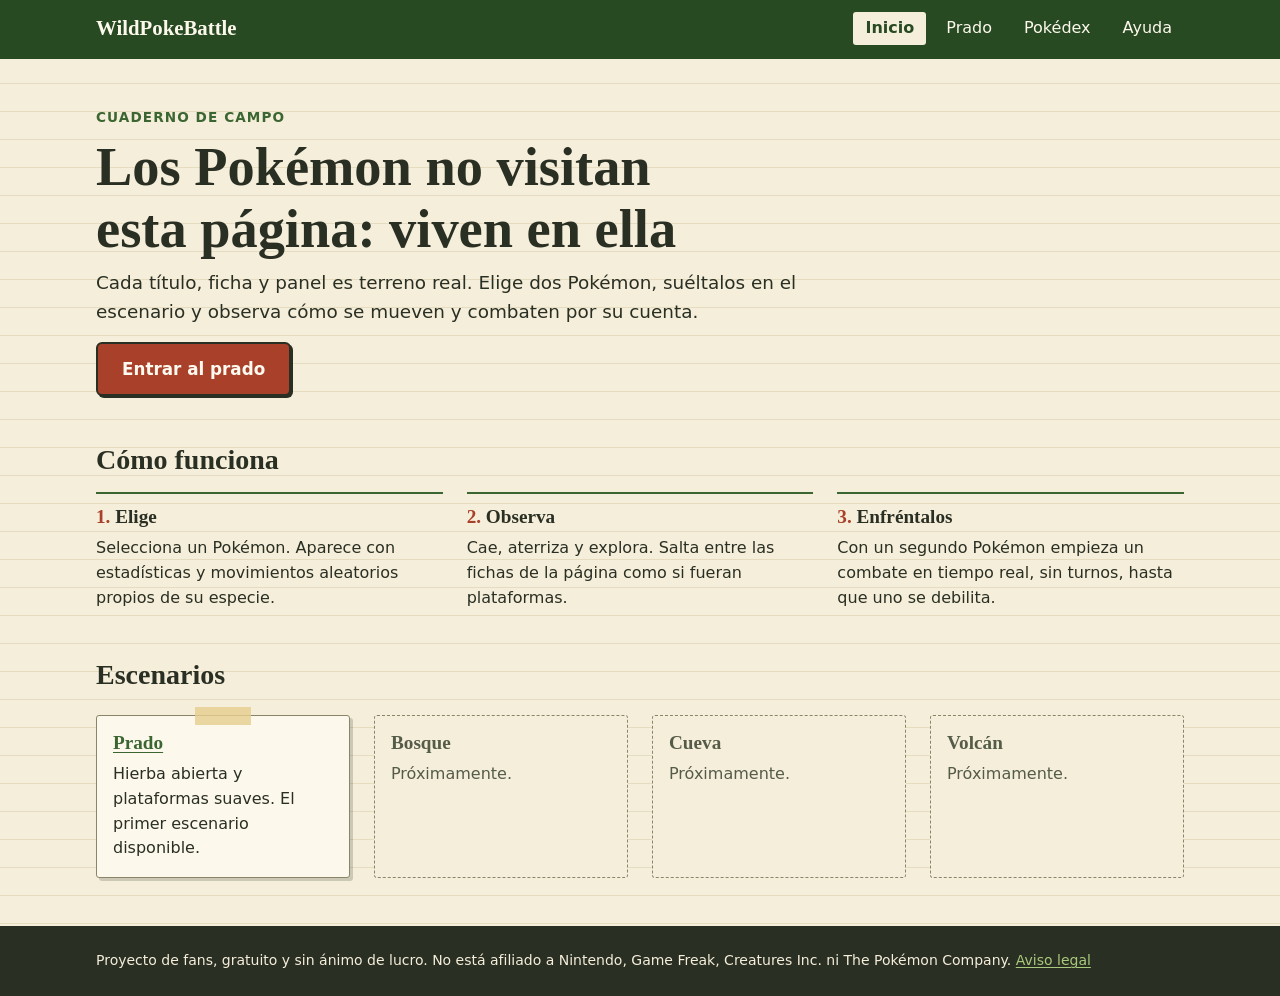
==== index.html @ 6ecb5318 "WPB_0.1" ====
<!doctype html>
<html lang="es">
<head>
  <meta charset="utf-8">
  <meta name="viewport" content="width=device-width, initial-scale=1">
  <title>WildPokeBattle: Pokémon que viven en la página</title>
  <meta name="description" content="Proyecto de fans: Pokémon autónomos que usan los elementos de la web como su mundo físico y combaten en tiempo real.">
  <link rel="icon" href="data:,">
  <link rel="stylesheet" href="css/tokens.css">
  <link rel="stylesheet" href="css/base.css">
  <link rel="stylesheet" href="css/components.css">
</head>
<body>
  <a class="skip-link" href="#contenido">Saltar al contenido</a>

  <header class="site-header">
    <a class="brand" href="index.html">WildPokeBattle</a>
    <nav aria-label="Principal">
      <ul class="site-nav">
        <li><a href="index.html" aria-current="page">Inicio</a></li>
        <li><a href="pages/prado.html">Prado</a></li>
        <li><a href="pages/pokedex.html">Pokédex</a></li>
        <li><a href="pages/ayuda.html">Ayuda</a></li>
      </ul>
    </nav>
  </header>

  <main id="contenido" class="page">
    <section class="hero" aria-labelledby="titulo-portada">
      <p class="eyebrow">Cuaderno de campo</p>
      <h1 id="titulo-portada">Los Pokémon no visitan esta página: viven en ella</h1>
      <p class="lede">Cada título, ficha y panel es terreno real. Elige dos Pokémon, suéltalos en el escenario y observa cómo se mueven y combaten por su cuenta.</p>
      <p><a class="button button-primary" href="pages/prado.html">Entrar al prado</a></p>
    </section>

    <section aria-labelledby="titulo-pasos">
      <h2 id="titulo-pasos">Cómo funciona</h2>
      <ol class="steps">
        <li>
          <h3>Elige</h3>
          <p>Selecciona un Pokémon. Aparece con estadísticas y movimientos aleatorios propios de su especie.</p>
        </li>
        <li>
          <h3>Observa</h3>
          <p>Cae, aterriza y explora. Salta entre las fichas de la página como si fueran plataformas.</p>
        </li>
        <li>
          <h3>Enfréntalos</h3>
          <p>Con un segundo Pokémon empieza un combate en tiempo real, sin turnos, hasta que uno se debilita.</p>
        </li>
      </ol>
    </section>

    <section aria-labelledby="titulo-escenarios">
      <h2 id="titulo-escenarios">Escenarios</h2>
      <ul class="card-grid">
        <li class="note">
          <h3><a href="pages/prado.html">Prado</a></h3>
          <p>Hierba abierta y plataformas suaves. El primer escenario disponible.</p>
        </li>
        <li class="note note-muted">
          <h3>Bosque</h3>
          <p>Próximamente.</p>
        </li>
        <li class="note note-muted">
          <h3>Cueva</h3>
          <p>Próximamente.</p>
        </li>
        <li class="note note-muted">
          <h3>Volcán</h3>
          <p>Próximamente.</p>
        </li>
      </ul>
    </section>
  </main>

  <footer class="site-footer">
    <p>Proyecto de fans, gratuito y sin ánimo de lucro. No está afiliado a Nintendo, Game Freak, Creatures Inc. ni The Pokémon Company. <a href="pages/ayuda.html#aviso-legal">Aviso legal</a></p>
  </footer>
</body>
</html>
---- css/tokens.css ----
/* Tokens de diseño. Solo valores visuales: nada de física aquí. */
:root {
  /* Papel y tinta */
  --paper: #f5eeda;
  --paper-light: #fcf8ec;
  --paper-rule: #e6dcc0;
  --ink: #2a2f23;
  --ink-soft: #545c49;
  --line: #8b8468;

  /* Naturaleza */
  --moss: #3b6531;
  --moss-dark: #284a22;
  --leaf: #7ba653;
  --leaf-light: #a9c97c;
  --soil: #6b4f32;
  --stone: #cfc9b6;
  --sky-top: #bfe0e8;
  --sky-bottom: #eef6e6;
  --tape: #e6cf8fcc;

  /* Acento */
  --accent: #a8402a;
  --accent-dark: #86301e;
  --on-accent: #fffaf0;

  /* Tipos: fondos claros para usar siempre con --ink */
  --type-normal: #dcd8c6;
  --type-fuego: #f6bd92;
  --type-agua: #a9cdf0;
  --type-planta: #b5dc98;
  --type-electrico: #f6e08a;
  --type-hielo: #bfe9e6;
  --type-lucha: #e7a99d;
  --type-veneno: #d4b0dd;
  --type-tierra: #e2c994;
  --type-volador: #c9c8f2;
  --type-psiquico: #f5b3c8;
  --type-bicho: #d0dc8e;
  --type-roca: #d4c594;
  --type-fantasma: #bdb2dc;
  --type-dragon: #b5a8f0;
  --type-siniestro: #c2b5aa;
  --type-acero: #c9d2dc;
  --type-hada: #f6c5dd;

  /* Tipografía de sistema: funciona sin conexión */
  --font-title: Georgia, "Iowan Old Style", "Palatino Linotype", "Times New Roman", serif;
  --font-body: system-ui, -apple-system, "Segoe UI", Roboto, "Helvetica Neue", Arial, sans-serif;
  --font-mono: ui-monospace, "Cascadia Mono", Consolas, Menlo, monospace;

  /* Espaciado */
  --space-1: 0.25rem;
  --space-2: 0.5rem;
  --space-3: 0.75rem;
  --space-4: 1rem;
  --space-5: 1.5rem;
  --space-6: 2rem;
  --space-7: 3rem;
  --space-8: 4.5rem;

  /* Formas */
  --radius-s: 3px;
  --radius-m: 6px;
  --shadow-note: 3px 3px 0 #2a2f2333;
  --shadow-note-hover: 5px 5px 0 #2a2f2344;
  --shadow-panel: 0 12px 40px #2a2f2366;

  /* Medidas */
  --page-width: 68rem;
  --page-narrow: 44rem;
}
---- css/base.css ----
/* Reset ligero y estilos de los elementos HTML. */
*,
*::before,
*::after {
  box-sizing: border-box;
}

html {
  -webkit-text-size-adjust: 100%;
  text-size-adjust: 100%;
}

body {
  position: relative; /* referencia de #wpb-layer: coordenadas de documento */
  display: flex;
  flex-direction: column;
  min-height: 100vh;
  min-height: 100dvh;
  margin: 0;
  overflow-x: hidden;
  color: var(--ink);
  font-family: var(--font-body);
  font-size: 1rem;
  line-height: 1.55;
  /* Papel pautado */
  background-color: var(--paper);
  background-image: repeating-linear-gradient(
    to bottom,
    transparent 0,
    transparent calc(1.75rem - 1px),
    var(--paper-rule) calc(1.75rem - 1px),
    var(--paper-rule) 1.75rem
  );
}

h1,
h2,
h3 {
  margin: 0 0 var(--space-2);
  font-family: var(--font-title);
  font-weight: 700;
  line-height: 1.15;
  text-wrap: balance;
}

h1 {
  font-size: clamp(2.1rem, 1.5rem + 3vw, 3.4rem);
}

h2 {
  font-size: clamp(1.35rem, 1.2rem + 0.8vw, 1.75rem);
}

h3 {
  font-size: 1.2rem;
}

p,
ul,
ol,
dl {
  margin: 0 0 var(--space-4);
}

p:last-child,
ul:last-child,
ol:last-child,
dl:last-child {
  margin-bottom: 0;
}

ul,
ol {
  padding: 0;
  list-style: none;
}

a {
  color: var(--moss);
  text-decoration-thickness: 1px;
  text-underline-offset: 0.15em;
}

a:hover {
  color: var(--accent);
}

:focus-visible {
  outline: 3px solid var(--accent);
  outline-offset: 2px;
}

kbd {
  padding: 0.05em 0.4em;
  border: 1px solid var(--line);
  border-bottom-width: 2px;
  border-radius: var(--radius-s);
  background: var(--paper-light);
  font-family: var(--font-mono);
  font-size: 0.85em;
}

table {
  width: 100%;
  border-collapse: collapse;
}

caption {
  margin-bottom: var(--space-2);
  font-family: var(--font-title);
  font-weight: 700;
  text-align: left;
}

th,
td {
  padding: var(--space-2) var(--space-3);
  border-bottom: 1px solid var(--line);
  text-align: left;
}

button,
input,
select,
textarea {
  font: inherit;
  color: inherit;
}

/* Capa reservada para los Pokémon: sobre la página, sin capturar clics. */
#wpb-layer {
  position: absolute;
  inset: 0;
  z-index: 5;
  overflow: hidden;
  pointer-events: none;
}

@media (prefers-reduced-motion: reduce) {
  *,
  *::before,
  *::after {
    animation-duration: 0.01ms !important;
    animation-iteration-count: 1 !important;
    transition-duration: 0.01ms !important;
  }
}
---- css/components.css ----
/* Componentes compartidos por todas las páginas. */

.skip-link {
  position: absolute;
  top: var(--space-2);
  left: var(--space-2);
  z-index: 20;
  padding: var(--space-2) var(--space-3);
  background: var(--ink);
  color: var(--paper-light);
  clip-path: inset(50%);
}

.skip-link:focus {
  clip-path: none;
  color: var(--paper-light);
}

/* Cabecera y navegación */
.site-header {
  position: relative;
  z-index: 2;
  display: flex;
  flex-wrap: wrap;
  align-items: center;
  justify-content: space-between;
  gap: var(--space-2) var(--space-5);
  padding: var(--space-3) max(var(--space-4), calc((100% - var(--page-width)) / 2));
  border-bottom: 2px solid var(--moss-dark);
  background: var(--moss-dark);
  color: var(--paper-light);
}

.brand {
  color: inherit;
  font-family: var(--font-title);
  font-size: 1.3rem;
  font-weight: 700;
  text-decoration: none;
}

.brand:hover {
  color: var(--leaf-light);
}

.site-nav {
  display: flex;
  flex-wrap: wrap;
  gap: var(--space-1) var(--space-2);
  margin: 0;
}

.site-nav a {
  display: block;
  padding: var(--space-1) var(--space-3);
  border-radius: var(--radius-s);
  color: var(--paper-light);
  text-decoration: none;
}

.site-nav a:hover {
  background: var(--moss);
  color: var(--paper-light);
}

.site-nav a[aria-current="page"] {
  background: var(--paper);
  color: var(--moss-dark);
  font-weight: 600;
}

.site-header :focus-visible {
  outline-color: var(--paper-light);
}

/* Estructura de página */
.page {
  flex: 1;
  width: 100%;
  max-width: calc(var(--page-width) + 2 * var(--space-4));
  margin-inline: auto;
  padding: var(--space-7) var(--space-4);
}

.page-narrow {
  max-width: calc(var(--page-narrow) + 2 * var(--space-4));
}

.page > section + section {
  margin-top: var(--space-7);
}

.page-narrow > section + section {
  margin-top: var(--space-6);
}

.hero {
  max-width: 46rem;
}

.eyebrow {
  margin-bottom: var(--space-2);
  color: var(--moss);
  font-size: 0.85rem;
  font-weight: 700;
  letter-spacing: 0.08em;
  text-transform: uppercase;
}

.lede {
  font-size: 1.15rem;
}

.hint {
  color: var(--ink-soft);
  font-size: 0.9rem;
}

/* Pie */
.site-footer {
  padding: var(--space-5) max(var(--space-4), calc((100% - var(--page-width)) / 2));
  background: var(--ink);
  color: var(--paper);
  font-size: 0.875rem;
}

.site-footer a {
  color: var(--leaf-light);
}

.site-footer a:hover {
  color: var(--paper-light);
}

.site-footer :focus-visible {
  outline-color: var(--paper-light);
}

/* Botones */
.button {
  display: inline-block;
  padding: var(--space-2) var(--space-4);
  border: 2px solid var(--ink);
  border-radius: var(--radius-m);
  background: var(--paper-light);
  color: var(--ink);
  font-weight: 600;
  text-decoration: none;
  cursor: pointer;
  box-shadow: 2px 2px 0 var(--ink);
  transition: box-shadow 120ms ease, background-color 120ms ease;
}

.button:hover {
  background: var(--paper);
  color: var(--ink);
  box-shadow: 4px 4px 0 var(--ink);
}

.button:disabled {
  border-color: var(--line);
  color: var(--ink-soft);
  cursor: not-allowed;
  box-shadow: none;
}

.button-primary {
  padding: var(--space-3) var(--space-5);
  background: var(--accent);
  color: var(--on-accent);
  font-size: 1.05rem;
}

.button-primary:hover {
  background: var(--accent-dark);
  color: var(--on-accent);
}

.button-row {
  display: flex;
  flex-wrap: wrap;
  gap: var(--space-3);
}

/* Fichas del cuaderno */
.note {
  position: relative;
  padding: var(--space-4) var(--space-4) var(--space-4);
  border: 1px solid var(--line);
  border-radius: var(--radius-s);
  background: var(--paper-light);
  box-shadow: var(--shadow-note);
  transition: box-shadow 120ms ease;
}

/* Cinta adhesiva */
.note::before {
  content: "";
  position: absolute;
  top: -0.55rem;
  left: 50%;
  width: 3.5rem;
  height: 1.1rem;
  margin-left: -1.75rem;
  background: var(--tape);
}

.note-muted {
  border-style: dashed;
  background: var(--paper);
  box-shadow: none;
  color: var(--ink-soft);
}

.note-muted::before {
  content: none;
}

.card-grid {
  display: grid;
  grid-template-columns: repeat(auto-fill, minmax(min(100%, 14rem), 1fr));
  gap: var(--space-5);
  margin-top: var(--space-5);
}

/* Pasos numerados */
.steps {
  display: grid;
  grid-template-columns: repeat(auto-fit, minmax(min(100%, 16rem), 1fr));
  gap: var(--space-5);
  margin-top: var(--space-4);
  counter-reset: paso;
}

.steps li {
  counter-increment: paso;
  padding-top: var(--space-3);
  border-top: 2px solid var(--moss);
}

.steps h3::before {
  content: counter(paso) ". ";
  color: var(--accent);
}

/* Pokédex */
.species {
  display: grid;
  grid-template-columns: auto 1fr;
  column-gap: var(--space-3);
  align-items: center;
}

.species h2 {
  margin: 0;
  font-size: 1.25rem;
}

.specimen {
  grid-row: span 2;
  display: grid;
  place-items: center;
  width: 3.5rem;
  height: 3.5rem;
  border: 2px dashed var(--line);
  border-radius: 50%;
  background: var(--paper);
  color: var(--moss);
  font-family: var(--font-title);
  font-size: 1.5rem;
  font-weight: 700;
}

.dex-number {
  margin: 0;
  color: var(--ink-soft);
  font-family: var(--font-mono);
  font-size: 0.8rem;
}

.types {
  grid-column: 1 / -1;
  display: flex;
  flex-wrap: wrap;
  gap: var(--space-2);
  margin-top: var(--space-3);
}

.type {
  padding: 0.05rem var(--space-3);
  border: 1px solid var(--ink);
  border-radius: 999px;
  color: var(--ink);
  font-size: 0.8rem;
  font-weight: 600;
}

.type-normal { background: var(--type-normal); }
.type-fuego { background: var(--type-fuego); }
.type-agua { background: var(--type-agua); }
.type-planta { background: var(--type-planta); }
.type-electrico { background: var(--type-electrico); }
.type-hielo { background: var(--type-hielo); }
.type-lucha { background: var(--type-lucha); }
.type-veneno { background: var(--type-veneno); }
.type-tierra { background: var(--type-tierra); }
.type-volador { background: var(--type-volador); }
.type-psiquico { background: var(--type-psiquico); }
.type-bicho { background: var(--type-bicho); }
.type-roca { background: var(--type-roca); }
.type-fantasma { background: var(--type-fantasma); }
.type-dragon { background: var(--type-dragon); }
.type-siniestro { background: var(--type-siniestro); }
.type-acero { background: var(--type-acero); }
.type-hada { background: var(--type-hada); }

/* Tablas anchas */
.table-scroll {
  overflow-x: auto;
  margin-bottom: var(--space-4);
}

/* Paneles flotantes: selector y editor */
.panel {
  width: min(32rem, calc(100vw - 2 * var(--space-4)));
  max-height: calc(100dvh - 2 * var(--space-4));
  padding: var(--space-5);
  overflow-y: auto;
  border: 2px solid var(--ink);
  border-radius: var(--radius-m);
  background: var(--paper-light);
  color: var(--ink);
  box-shadow: var(--shadow-panel);
}

.panel:focus {
  outline: none; /* foco programático del panel; sus controles sí muestran foco */
}

.panel::backdrop {
  background: #2a2f2366;
}

.panel-wide {
  width: min(46rem, calc(100vw - 2 * var(--space-4)));
}

.panel-header {
  display: flex;
  flex-wrap: wrap;
  align-items: center;
  justify-content: space-between;
  gap: var(--space-3);
  margin-bottom: var(--space-3);
}

.panel-header h2 {
  margin: 0;
}

.picker {
  display: grid;
  grid-template-columns: repeat(auto-fill, minmax(8rem, 1fr));
  gap: var(--space-2);
}

.picker button {
  width: 100%;
  padding: var(--space-2) var(--space-3);
  border: 1px solid var(--line);
  border-radius: var(--radius-s);
  background: var(--paper);
  color: var(--ink-soft);
  text-align: left;
  cursor: not-allowed;
}

/* Maqueta del editor: el navegador lo abre con #editor en la URL */
#editor:target {
  display: block;
  position: fixed;
  inset: 0;
  z-index: 10;
  margin: auto;
  height: fit-content;
}

.editor-fields {
  min-width: 0;
  margin: 0;
  padding: var(--space-4);
  border: 1px solid var(--line);
  border-radius: var(--radius-s);
}

.editor-fields legend {
  padding-inline: var(--space-2);
  font-family: var(--font-title);
  font-weight: 700;
}

.field-row {
  display: grid;
  grid-template-columns: repeat(auto-fit, minmax(min(100%, 9rem), 1fr));
  gap: var(--space-3);
  margin-bottom: var(--space-4);
}

.field-row label,
.field-block {
  display: flex;
  flex-direction: column;
  gap: var(--space-1);
  font-size: 0.9rem;
  font-weight: 600;
}

.field-block {
  margin-bottom: var(--space-4);
}

.editor-fields input,
.editor-fields select,
.editor-fields textarea {
  width: 100%;
  min-width: 0;
  padding: var(--space-1) var(--space-2);
  border: 1px solid var(--line);
  border-radius: var(--radius-s);
  background: var(--paper);
  color: var(--ink);
  font-weight: 400;
}

.stats th,
.stats td {
  padding-block: var(--space-1);
}

.stats input {
  min-width: 3.5rem;
}

.stats output {
  font-family: var(--font-mono);
  font-weight: 700;
}
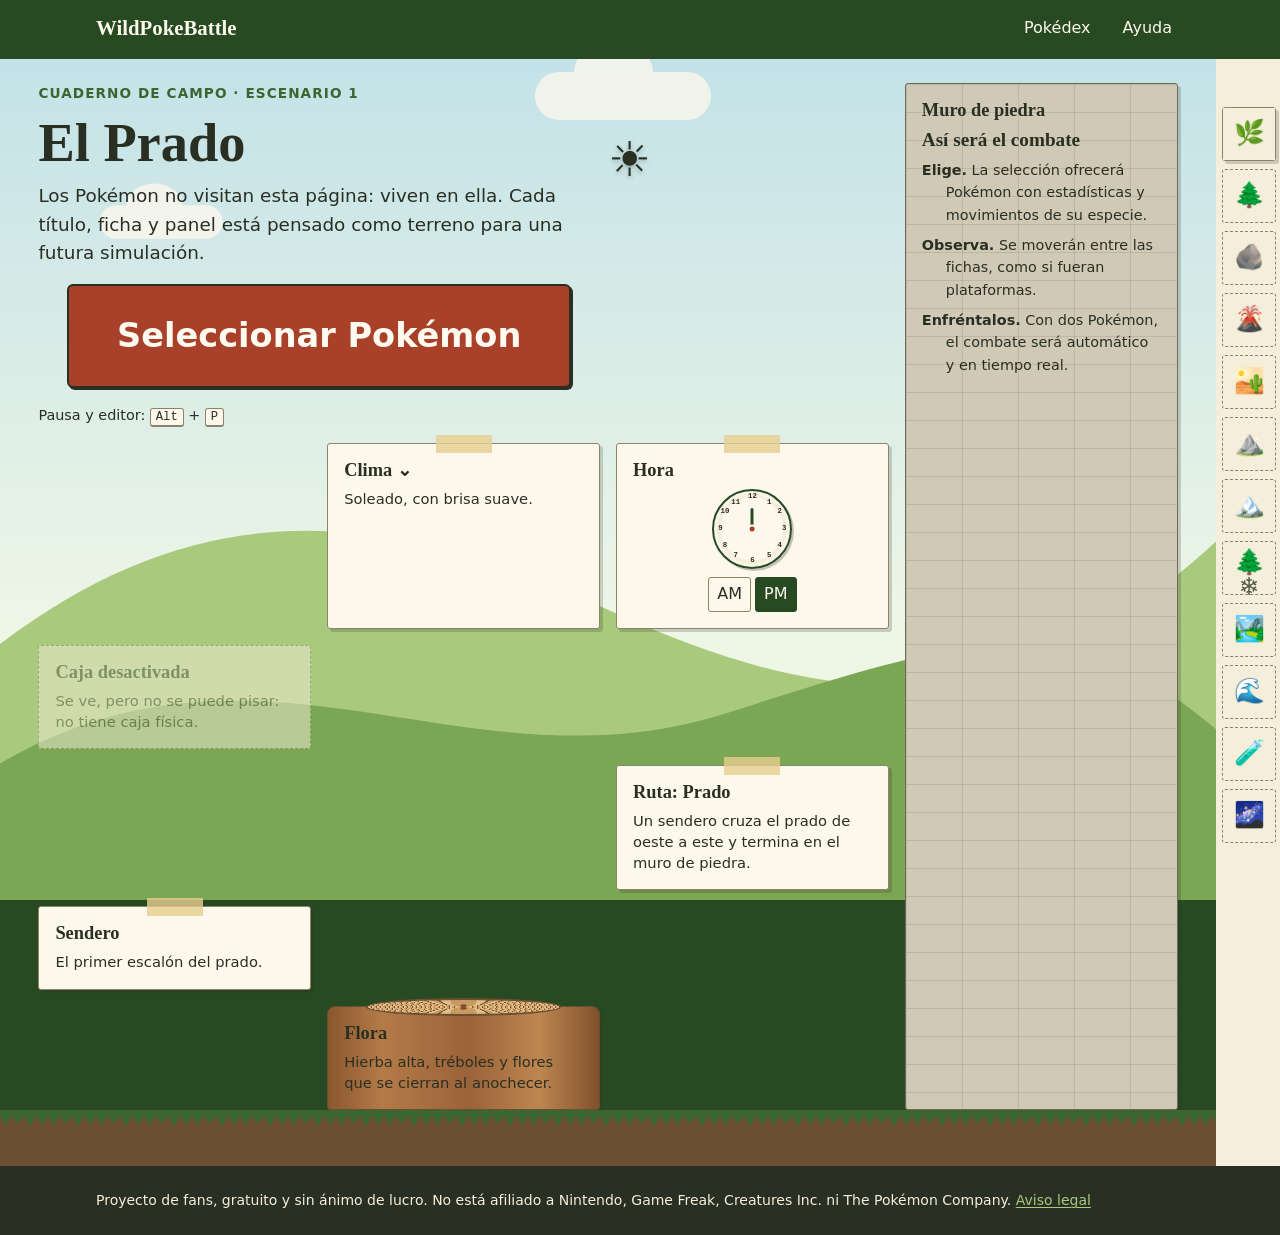
==== commit 86feefda: "commit_1.0.0.0" ====
--- a/index.html
+++ b/index.html
@@ -3,79 +3,305 @@
 <head>
   <meta charset="utf-8">
   <meta name="viewport" content="width=device-width, initial-scale=1">
-  <title>WildPokeBattle: Pokémon que viven en la página</title>
-  <meta name="description" content="Proyecto de fans: Pokémon autónomos que usan los elementos de la web como su mundo físico y combaten en tiempo real.">
+  <title>El Prado · WildPokeBattle</title>
+  <meta name="description" content="El Prado, escenario y cuaderno de campo de WildPokeBattle.">
   <link rel="icon" href="data:,">
   <link rel="stylesheet" href="css/tokens.css">
   <link rel="stylesheet" href="css/base.css">
   <link rel="stylesheet" href="css/components.css">
+  <link rel="stylesheet" href="css/scenes/prado.css">
 </head>
-<body>
+<body class="scene-prado" data-weather="sun" data-time-of-day="day" data-light-phase="day">
   <a class="skip-link" href="#contenido">Saltar al contenido</a>
 
-  <header class="site-header">
+  <header class="site-header" data-wpb-body="solid">
     <a class="brand" href="index.html">WildPokeBattle</a>
     <nav aria-label="Principal">
       <ul class="site-nav">
-        <li><a href="index.html" aria-current="page">Inicio</a></li>
-        <li><a href="pages/prado.html">Prado</a></li>
         <li><a href="pages/pokedex.html">Pokédex</a></li>
         <li><a href="pages/ayuda.html">Ayuda</a></li>
       </ul>
     </nav>
   </header>
 
-  <main id="contenido" class="page">
-    <section class="hero" aria-labelledby="titulo-portada">
-      <p class="eyebrow">Cuaderno de campo</p>
-      <h1 id="titulo-portada">Los Pokémon no visitan esta página: viven en ella</h1>
-      <p class="lede">Cada título, ficha y panel es terreno real. Elige dos Pokémon, suéltalos en el escenario y observa cómo se mueven y combaten por su cuenta.</p>
-      <p><a class="button button-primary" href="pages/prado.html">Entrar al prado</a></p>
-    </section>
-
-    <section aria-labelledby="titulo-pasos">
-      <h2 id="titulo-pasos">Cómo funciona</h2>
-      <ol class="steps">
-        <li>
-          <h3>Elige</h3>
-          <p>Selecciona un Pokémon. Aparece con estadísticas y movimientos aleatorios propios de su especie.</p>
-        </li>
-        <li>
-          <h3>Observa</h3>
-          <p>Cae, aterriza y explora. Salta entre las fichas de la página como si fueran plataformas.</p>
-        </li>
-        <li>
-          <h3>Enfréntalos</h3>
-          <p>Con un segundo Pokémon empieza un combate en tiempo real, sin turnos, hasta que uno se debilita.</p>
-        </li>
-      </ol>
-    </section>
-
-    <section aria-labelledby="titulo-escenarios">
-      <h2 id="titulo-escenarios">Escenarios</h2>
-      <ul class="card-grid">
-        <li class="note">
-          <h3><a href="pages/prado.html">Prado</a></h3>
-          <p>Hierba abierta y plataformas suaves. El primer escenario disponible.</p>
-        </li>
-        <li class="note note-muted">
-          <h3>Bosque</h3>
-          <p>Próximamente.</p>
-        </li>
-        <li class="note note-muted">
-          <h3>Cueva</h3>
-          <p>Próximamente.</p>
-        </li>
-        <li class="note note-muted">
-          <h3>Volcán</h3>
-          <p>Próximamente.</p>
-        </li>
-      </ul>
-    </section>
-  </main>
+  <div class="scene-decor" aria-hidden="true">
+    <span class="cloud cloud-a"></span>
+    <span class="cloud cloud-b"></span>
+    <span class="hills"></span>
+    <span class="celestial-body"></span>
+  </div>
+
+  <div class="site-layout scene-layout">
+    <main id="contenido" class="arena">
+      <div class="weather-effects" aria-hidden="true"></div>
+
+      <section id="escenario" class="arena-intro" aria-labelledby="titulo-prado">
+        <p class="eyebrow">Cuaderno de campo · Escenario 1</p>
+        <h1 id="titulo-prado">El Prado</h1>
+        <p class="lede">Los Pokémon no visitan esta página: viven en ella. Cada título, ficha y panel está pensado como terreno para una futura simulación.</p>
+        <p class="arena-action"><button class="button button-primary" type="button" popovertarget="selector">Seleccionar Pokémon</button></p>
+        <p class="hint">Pausa y editor: <kbd>Alt</kbd> + <kbd>P</kbd></p>
+      </section>
+
+      <article class="note surface surface-clima" data-wpb-body="platform" aria-labelledby="titulo-clima">
+        <h2 id="titulo-clima">
+          <button class="weather-trigger" type="button" popovertarget="weather-options" aria-controls="weather-options">
+            Clima <span aria-hidden="true">⌄</span>
+          </button>
+        </h2>
+        <p id="weather-description" aria-live="polite">Soleado, con brisa suave.</p>
+      </article>
+
+      <article class="note surface surface-hora" data-wpb-body="platform" aria-labelledby="titulo-hora">
+        <h2 id="titulo-hora">Hora</h2>
+        <div class="clock-control">
+          <div class="clock-face" role="group" aria-label="Reloj analógico">
+            <span class="clock-number clock-number-12" aria-hidden="true">12</span>
+            <span class="clock-number clock-number-1" aria-hidden="true">1</span>
+            <span class="clock-number clock-number-2" aria-hidden="true">2</span>
+            <span class="clock-number clock-number-3" aria-hidden="true">3</span>
+            <span class="clock-number clock-number-4" aria-hidden="true">4</span>
+            <span class="clock-number clock-number-5" aria-hidden="true">5</span>
+            <span class="clock-number clock-number-6" aria-hidden="true">6</span>
+            <span class="clock-number clock-number-7" aria-hidden="true">7</span>
+            <span class="clock-number clock-number-8" aria-hidden="true">8</span>
+            <span class="clock-number clock-number-9" aria-hidden="true">9</span>
+            <span class="clock-number clock-number-10" aria-hidden="true">10</span>
+            <span class="clock-number clock-number-11" aria-hidden="true">11</span>
+            <div class="clock-hand clock-hand-hour" role="slider" tabindex="0" aria-label="Manecilla de las horas" aria-valuemin="1" aria-valuemax="12" aria-valuenow="12" aria-valuetext="12:00 PM" data-clock-hand="hour"></div>
+            <span class="clock-center" aria-hidden="true"></span>
+          </div>
+          <div class="clock-period" role="group" aria-label="Parte del día">
+            <button type="button" data-period="AM" aria-pressed="false">AM</button>
+            <button type="button" data-period="PM" aria-pressed="true">PM</button>
+          </div>
+        </div>
+      </article>
+
+      <article class="note note-muted surface surface-obras" data-wpb-body="platform" data-wpb-enabled="false" aria-labelledby="titulo-obras">
+        <h2 id="titulo-obras">Caja desactivada</h2>
+        <p>Se ve, pero no se puede pisar: no tiene caja física.</p>
+      </article>
+
+      <article class="note surface surface-rutas" data-wpb-body="platform" aria-labelledby="titulo-rutas">
+        <h2 id="titulo-rutas">Ruta: Prado</h2>
+        <p>Un sendero cruza el prado de oeste a este y termina en el muro de piedra.</p>
+      </article>
+
+      <article class="note surface surface-sendero" data-wpb-body="platform" aria-labelledby="titulo-sendero">
+        <h2 id="titulo-sendero">Sendero</h2>
+        <p>El primer escalón del prado.</p>
+      </article>
+
+      <article class="note surface surface-flora" data-wpb-body="platform" aria-labelledby="titulo-flora">
+        <h2 id="titulo-flora">Flora</h2>
+        <p>Hierba alta, tréboles y flores que se cierran al anochecer.</p>
+      </article>
+
+      <aside class="note surface-wall" data-wpb-body="wall" aria-labelledby="titulo-muro">
+        <h2 id="titulo-muro">Muro de piedra</h2>
+        <section aria-labelledby="titulo-funciona">
+          <h3 id="titulo-funciona">Así será el combate</h3>
+          <ol class="field-steps">
+            <li><strong>Elige.</strong> La selección ofrecerá Pokémon con estadísticas y movimientos de su especie.</li>
+            <li><strong>Observa.</strong> Se moverán entre las fichas, como si fueran plataformas.</li>
+            <li><strong>Enfréntalos.</strong> Con dos Pokémon, el combate será automático y en tiempo real.</li>
+          </ol>
+        </section>
+      </aside>
+
+      <div class="ground" data-wpb-body="solid"></div>
+    </main>
+    <aside class="scenario-rail">
+      <nav aria-labelledby="titulo-escenarios">
+        <h2 id="titulo-escenarios">Escenarios</h2>
+        <ul class="scenario-list">
+          <li class="scenario-card">
+            <a class="scenario-item" href="index.html" aria-current="page" aria-label="Prado" title="Prado">
+              <span class="scenario-icon" aria-hidden="true">🌿</span>
+              <span class="scenario-name">Prado</span>
+            </a>
+          </li>
+          <li class="scenario-card scenario-card-muted">
+            <span class="scenario-item" aria-label="Bosque, próximamente" title="Bosque, próximamente">
+              <span class="scenario-icon" aria-hidden="true">🌲</span>
+              <span class="scenario-copy"><span class="scenario-name">Bosque</span><span class="scenario-status">Próximamente</span></span>
+            </span>
+          </li>
+          <li class="scenario-card scenario-card-muted">
+            <span class="scenario-item" aria-label="Cueva, próximamente" title="Cueva, próximamente">
+              <span class="scenario-icon" aria-hidden="true">🪨</span>
+              <span class="scenario-copy"><span class="scenario-name">Cueva</span><span class="scenario-status">Próximamente</span></span>
+            </span>
+          </li>
+          <li class="scenario-card scenario-card-muted">
+            <span class="scenario-item" aria-label="Volcán, próximamente" title="Volcán, próximamente">
+              <span class="scenario-icon" aria-hidden="true">🌋</span>
+              <span class="scenario-copy"><span class="scenario-name">Volcán</span><span class="scenario-status">Próximamente</span></span>
+            </span>
+          </li>
+          <li class="scenario-card scenario-card-muted">
+            <span class="scenario-item" aria-label="Desierto, próximamente" title="Desierto, próximamente">
+              <span class="scenario-icon" aria-hidden="true">🏜️</span>
+              <span class="scenario-copy"><span class="scenario-name">Desierto</span><span class="scenario-status">Próximamente</span></span>
+            </span>
+          </li>
+          <li class="scenario-card scenario-card-muted">
+            <span class="scenario-item" aria-label="Montaña, próximamente" title="Montaña, próximamente">
+              <span class="scenario-icon" aria-hidden="true">⛰️</span>
+              <span class="scenario-copy"><span class="scenario-name">Montaña</span><span class="scenario-status">Próximamente</span></span>
+            </span>
+          </li>
+          <li class="scenario-card scenario-card-muted">
+            <span class="scenario-item" aria-label="Montaña helada, próximamente" title="Montaña helada, próximamente">
+              <span class="scenario-icon" aria-hidden="true">🏔️</span>
+              <span class="scenario-copy"><span class="scenario-name">Montaña helada</span><span class="scenario-status">Próximamente</span></span>
+            </span>
+          </li>
+          <li class="scenario-card scenario-card-muted">
+            <span class="scenario-item" aria-label="Bosque helado, próximamente" title="Bosque helado, próximamente">
+              <span class="scenario-icon" aria-hidden="true">🌲❄️</span>
+              <span class="scenario-copy"><span class="scenario-name">Bosque helado</span><span class="scenario-status">Próximamente</span></span>
+            </span>
+          </li>
+          <li class="scenario-card scenario-card-muted">
+            <span class="scenario-item" aria-label="Río, próximamente" title="Río, próximamente">
+              <span class="scenario-icon" aria-hidden="true">🏞️</span>
+              <span class="scenario-copy"><span class="scenario-name">Río</span><span class="scenario-status">Próximamente</span></span>
+            </span>
+          </li>
+          <li class="scenario-card scenario-card-muted">
+            <span class="scenario-item" aria-label="Mar abierto, próximamente" title="Mar abierto, próximamente">
+              <span class="scenario-icon" aria-hidden="true">🌊</span>
+              <span class="scenario-copy"><span class="scenario-name">Mar abierto</span><span class="scenario-status">Próximamente</span></span>
+            </span>
+          </li>
+          <li class="scenario-card scenario-card-muted">
+            <span class="scenario-item" aria-label="Laboratorio, próximamente" title="Laboratorio, próximamente">
+              <span class="scenario-icon" aria-hidden="true">🧪</span>
+              <span class="scenario-copy"><span class="scenario-name">Laboratorio</span><span class="scenario-status">Próximamente</span></span>
+            </span>
+          </li>
+          <li class="scenario-card scenario-card-muted">
+            <span class="scenario-item" aria-label="Espacio, próximamente" title="Espacio, próximamente">
+              <span class="scenario-icon" aria-hidden="true">🌌</span>
+              <span class="scenario-copy"><span class="scenario-name">Espacio</span><span class="scenario-status">Próximamente</span></span>
+            </span>
+          </li>
+        </ul>
+      </nav>
+    </aside>
+  </div>
 
   <footer class="site-footer">
     <p>Proyecto de fans, gratuito y sin ánimo de lucro. No está afiliado a Nintendo, Game Freak, Creatures Inc. ni The Pokémon Company. <a href="pages/ayuda.html#aviso-legal">Aviso legal</a></p>
   </footer>
+
+  <div id="wpb-layer" aria-hidden="true"></div>
+
+  <div id="weather-options" class="weather-options" popover="auto" aria-labelledby="weather-options-title">
+    <h2 id="weather-options-title">Elegir clima</h2>
+    <div class="weather-option-list" role="group" aria-label="Climas disponibles">
+      <button type="button" data-weather-option="sun" aria-pressed="true">Sol</button>
+      <button type="button" data-weather-option="rain" aria-pressed="false">Lluvia</button>
+      <button type="button" data-weather-option="snow" aria-pressed="false">Nieve</button>
+      <button type="button" data-weather-option="blizzard" aria-pressed="false">Ventisca</button>
+      <button type="button" data-weather-option="sandstorm" aria-pressed="false">Tormenta de arena</button>
+    </div>
+  </div>
+
+  <dialog id="selector" class="panel" popover aria-labelledby="titulo-selector">
+    <header class="panel-header">
+      <h2 id="titulo-selector">Seleccionar Pokémon</h2>
+      <button class="button" type="button" popovertarget="selector" popovertargetaction="hide">Cerrar</button>
+    </header>
+    <p class="hint">La selección se activará más adelante. Mientras tanto puedes consultar la <a href="pages/pokedex.html">Pokédex</a>.</p>
+    <ul class="picker">
+      <li><button type="button" disabled>Venusaur</button></li>
+      <li><button type="button" disabled>Charizard</button></li>
+      <li><button type="button" disabled>Blastoise</button></li>
+      <li><button type="button" disabled>Pikachu</button></li>
+      <li><button type="button" disabled>Gengar</button></li>
+      <li><button type="button" disabled>Snorlax</button></li>
+      <li><button type="button" disabled>Dragonite</button></li>
+      <li><button type="button" disabled>Scizor</button></li>
+      <li><button type="button" disabled>Tyranitar</button></li>
+      <li><button type="button" disabled>Gardevoir</button></li>
+      <li><button type="button" disabled>Garchomp</button></li>
+      <li><button type="button" disabled>Lucario</button></li>
+    </ul>
+  </dialog>
+
+  <dialog id="editor" class="panel panel-wide" aria-labelledby="titulo-editor">
+    <header class="panel-header">
+      <h2 id="titulo-editor">Editor de Pokémon</h2>
+      <a class="button" href="#escenario">Cerrar maqueta</a>
+    </header>
+    <p class="hint">Maqueta sin funcionalidad, con Pikachu como ejemplo. El editor real se abrirá con <kbd>Alt</kbd> + <kbd>P</kbd>.</p>
+    <form>
+      <fieldset class="editor-fields" disabled>
+        <legend>Pikachu</legend>
+        <div class="field-row">
+          <label>Nivel <input type="number" name="nivel" min="1" max="100" value="50"></label>
+          <label>Naturaleza
+            <select name="naturaleza">
+              <option>Fuerte</option>
+              <option>Alegre</option>
+              <option>Modesta</option>
+            </select>
+          </label>
+          <label>Habilidad
+            <select name="habilidad">
+              <option>Pararrayos</option>
+              <option>Elec. Estática</option>
+            </select>
+          </label>
+          <label>Semilla <input type="text" name="semilla" value="20261104"></label>
+        </div>
+        <div class="table-scroll">
+          <table class="stats">
+            <caption>Estadísticas</caption>
+            <thead>
+              <tr><th scope="col">Estadística</th><th scope="col">IV</th><th scope="col">EV</th><th scope="col">Final</th></tr>
+            </thead>
+            <tbody>
+              <tr><th scope="row">PS</th><td><input type="number" name="iv-ps" aria-label="IV de PS" min="0" max="31" value="31"></td><td><input type="number" name="ev-ps" aria-label="EV de PS" min="0" max="252" value="0"></td><td><output>110</output></td></tr>
+              <tr><th scope="row">Ataque</th><td><input type="number" name="iv-atk" aria-label="IV de Ataque" min="0" max="31" value="31"></td><td><input type="number" name="ev-atk" aria-label="EV de Ataque" min="0" max="252" value="0"></td><td><output>75</output></td></tr>
+              <tr><th scope="row">Defensa</th><td><input type="number" name="iv-def" aria-label="IV de Defensa" min="0" max="31" value="31"></td><td><input type="number" name="ev-def" aria-label="EV de Defensa" min="0" max="252" value="0"></td><td><output>60</output></td></tr>
+              <tr><th scope="row">Ataque Esp.</th><td><input type="number" name="iv-spa" aria-label="IV de Ataque Especial" min="0" max="31" value="31"></td><td><input type="number" name="ev-spa" aria-label="EV de Ataque Especial" min="0" max="252" value="0"></td><td><output>70</output></td></tr>
+              <tr><th scope="row">Defensa Esp.</th><td><input type="number" name="iv-spd" aria-label="IV de Defensa Especial" min="0" max="31" value="31"></td><td><input type="number" name="ev-spd" aria-label="EV de Defensa Especial" min="0" max="252" value="0"></td><td><output>70</output></td></tr>
+              <tr><th scope="row">Velocidad</th><td><input type="number" name="iv-spe" aria-label="IV de Velocidad" min="0" max="31" value="31"></td><td><input type="number" name="ev-spe" aria-label="EV de Velocidad" min="0" max="252" value="0"></td><td><output>110</output></td></tr>
+            </tbody>
+          </table>
+        </div>
+        <div class="field-row">
+          <label>Movimiento 1
+            <select name="movimiento-1"><option>Placaje Eléc.</option></select>
+          </label>
+          <label>Movimiento 2
+            <select name="movimiento-2"><option>Surf</option></select>
+          </label>
+          <label>Movimiento 3
+            <select name="movimiento-3"><option>Carantoña</option></select>
+          </label>
+          <label>Movimiento 4
+            <select name="movimiento-4"><option>Desarme</option></select>
+          </label>
+        </div>
+        <label class="field-block">Set en formato Showdown
+          <textarea name="set" rows="3">Pikachu
+Ability: Lightning Rod
+Level: 50</textarea>
+        </label>
+        <div class="button-row">
+          <button class="button" type="button">Regenerar</button>
+          <button class="button" type="button">Importar</button>
+          <button class="button" type="button">Exportar</button>
+          <button class="button" type="button">Retirar</button>
+        </div>
+      </fieldset>
+    </form>
+  </dialog>
+  <script type="module" src="js/scene-controls.js"></script>
 </body>
 </html>
--- a/css/components.css
+++ b/css/components.css
@@ -74,6 +74,17 @@
 }
 
 /* Estructura de página */
+.site-layout {
+  flex: 1;
+  display: grid;
+  grid-template-columns: minmax(0, 1fr) 4rem;
+  gap: var(--space-4);
+  width: 100%;
+  max-width: calc(var(--page-width) + 4rem + var(--space-4) + 2 * var(--space-4));
+  margin-inline: auto;
+  padding-inline: var(--space-4);
+}
+
 .page {
   flex: 1;
   width: 100%;
@@ -82,8 +93,96 @@
   padding: var(--space-7) var(--space-4);
 }
 
+.site-layout > .page {
+  width: 100%;
+  max-width: none;
+  margin: 0;
+  padding-inline: 0;
+}
+
 .page-narrow {
   max-width: calc(var(--page-narrow) + 2 * var(--space-4));
+}
+
+.scenario-rail {
+  display: flex;
+  justify-content: flex-end;
+  padding-top: var(--space-7);
+}
+
+.scenario-rail h2 {
+  position: absolute;
+  width: 1px;
+  height: 1px;
+  padding: 0;
+  margin: -1px;
+  overflow: hidden;
+  clip: rect(0, 0, 0, 0);
+  white-space: nowrap;
+  border: 0;
+}
+
+.scenario-list {
+  display: grid;
+  align-content: start;
+  gap: var(--space-2);
+  width: 3.25rem;
+}
+
+.scenario-card {
+  border: 1px solid var(--line);
+  border-radius: var(--radius-s);
+  background: var(--paper-light);
+  box-shadow: var(--shadow-note);
+}
+
+.scenario-item {
+  display: grid;
+  place-items: center;
+  width: 3.25rem;
+  height: 3.25rem;
+  padding: var(--space-2);
+  color: var(--ink);
+}
+
+a.scenario-item {
+  text-decoration: none;
+}
+
+a.scenario-item:hover,
+a.scenario-item[aria-current="page"] {
+  background: var(--paper);
+  color: var(--moss-dark);
+}
+
+.scenario-icon {
+  font-size: 1.55rem;
+  line-height: 1;
+  text-align: center;
+}
+
+.scenario-name,
+.scenario-copy {
+  position: absolute;
+  width: 1px;
+  height: 1px;
+  padding: 0;
+  margin: -1px;
+  overflow: hidden;
+  clip: rect(0, 0, 0, 0);
+  white-space: nowrap;
+  border: 0;
+}
+
+.scenario-card-muted {
+  border-style: dashed;
+  background: var(--paper);
+  box-shadow: none;
+  color: var(--ink-soft);
+}
+
+.scenario-card-muted .scenario-item {
+  color: inherit;
 }
 
 .page > section + section {
@@ -445,3 +544,24 @@
   font-family: var(--font-mono);
   font-weight: 700;
 }
+
+@media (max-width: 70rem) {
+  .site-layout {
+    grid-template-columns: minmax(0, 1fr);
+  }
+
+  .scenario-rail {
+    padding: 0 0 var(--space-6);
+  }
+
+  .scenario-list {
+    display: flex;
+    flex-wrap: wrap;
+    justify-content: flex-end;
+    width: 100%;
+  }
+
+  .scenario-card {
+    flex: 0 0 3.25rem;
+  }
+}
--- a/css/scenes/prado.css
+++ b/css/scenes/prado.css
@@ -0,0 +1,588 @@
+/* Escenario del prado.
+   Las fichas con data-wpb-body son superficies físicas: sin transform, fixed
+   ni sticky, tampoco en :hover. Solo se animan las capas de .scene-decor. */
+
+.scene-prado {
+  --ground-height: 3.5rem;
+  isolation: isolate;
+  background-image: none;
+  background-color: var(--moss-dark);
+}
+
+.arena {
+  position: relative;
+  flex: 1;
+  isolation: isolate;
+  display: grid;
+  grid-template-columns: repeat(12, minmax(0, 1fr));
+  grid-template-rows: repeat(7, minmax(5rem, auto));
+  gap: var(--space-4);
+  width: 100%;
+  /* El relleno inferior reserva el suelo: fichas y muro apoyan justo encima */
+  padding: var(--space-5) clamp(var(--space-4), 3vw, 3rem) var(--ground-height);
+  overflow: hidden;
+  background: transparent;
+}
+
+.scene-prado[data-light-phase="night"] .scene-decor {
+  background: linear-gradient(to bottom, #17213b, #5a6780 70%);
+}
+
+.scene-prado[data-light-phase="dawn"] .scene-decor {
+  background: linear-gradient(to bottom, #526889, #bd8797 54%, #f2c08a);
+}
+
+.scene-prado[data-light-phase="dusk"] .scene-decor {
+  background: linear-gradient(to bottom, #454c6a, #a25d72 52%, #e49a70);
+}
+
+.scene-prado[data-light-phase="night"] .hills {
+  filter: brightness(0.55) saturate(0.8);
+}
+
+.scene-prado[data-light-phase="dawn"] .hills {
+  filter: brightness(0.82) saturate(0.9);
+}
+
+.scene-prado[data-light-phase="dusk"] .hills {
+  filter: brightness(0.72) saturate(0.95);
+}
+
+.scene-prado[data-light-phase="dawn"] .arena-intro,
+.scene-prado[data-light-phase="dusk"] .arena-intro,
+.scene-prado[data-light-phase="night"] .arena-intro {
+  color: var(--paper-light);
+}
+
+.scene-prado[data-light-phase="dawn"] .arena-intro .eyebrow,
+.scene-prado[data-light-phase="dawn"] .arena-intro .hint,
+.scene-prado[data-light-phase="dusk"] .arena-intro .eyebrow,
+.scene-prado[data-light-phase="dusk"] .arena-intro .hint,
+.scene-prado[data-light-phase="night"] .arena-intro .eyebrow,
+.scene-prado[data-light-phase="night"] .arena-intro .hint {
+  color: var(--paper-light);
+}
+
+.scene-layout {
+  grid-template-columns: minmax(0, 1fr) 4rem;
+  gap: 0;
+  max-width: none;
+  padding: 0;
+}
+
+.scene-layout > .scenario-rail {
+  padding: var(--space-7) 0.375rem;
+  background: var(--paper);
+}
+
+/* Capas decorativas */
+.scene-decor {
+  position: fixed;
+  inset: 0 4rem 0 0;
+  z-index: -1;
+  overflow: hidden;
+  pointer-events: none;
+  background: linear-gradient(to bottom, var(--sky-top), var(--sky-bottom) 70%);
+}
+
+.hills {
+  position: absolute;
+  right: 0;
+  bottom: 0;
+  left: 0;
+  height: min(62%, 32rem);
+  background:
+    url("data:image/svg+xml,%3Csvg xmlns='http://www.w3.org/2000/svg' viewBox='0 0 1200 300' preserveAspectRatio='none'%3E%3Cpath fill='%23a9c97c' d='M0 150 C200 60 380 70 600 130 S1000 200 1200 90 V300 H0Z'/%3E%3Cpath fill='%237ba653' d='M0 220 C260 130 460 240 720 190 S1060 130 1200 200 V300 H0Z'/%3E%3C/svg%3E")
+    center bottom / 100% 100% no-repeat;
+}
+
+.cloud {
+  position: absolute;
+  width: 11rem;
+  height: 3rem;
+  border-radius: 999px;
+  background: var(--paper-light);
+  opacity: 0.8;
+  animation: cloud-drift 90s linear infinite alternate;
+}
+
+.scene-prado[data-time-of-day="night"] .cloud {
+  background: #6e7483;
+}
+
+.cloud::before {
+  content: "";
+  position: absolute;
+  bottom: 35%;
+  left: 22%;
+  width: 45%;
+  height: 130%;
+  border-radius: 50%;
+  background: inherit;
+}
+
+.cloud-a {
+  top: 8%;
+  left: 44%;
+}
+
+.cloud-b {
+  top: 22%;
+  left: 6%;
+  scale: 0.7;
+  animation-duration: 130s;
+}
+
+@keyframes cloud-drift {
+  to {
+    translate: 12rem 0;
+  }
+}
+
+.celestial-body {
+  position: absolute;
+  z-index: 1;
+  left: 50%;
+  top: 20%;
+  font-size: clamp(2rem, 4vw, 3rem);
+  line-height: 1;
+  filter: drop-shadow(0 2px 2px #2a2f2355);
+  transition: left 180ms ease, top 180ms ease;
+}
+
+.weather-effects {
+  position: absolute;
+  inset: 0;
+  z-index: 2;
+  overflow: hidden;
+  background-color: transparent;
+  pointer-events: none;
+  transition: background-color 300ms ease;
+}
+
+.weather-effects::before,
+.weather-effects::after {
+  position: absolute;
+  inset: -20%;
+  content: "";
+  opacity: 0;
+  pointer-events: none;
+}
+
+.scene-prado[data-weather="rain"] .weather-effects {
+  background-color: #293d5033;
+}
+
+.scene-prado[data-weather="rain"] .weather-effects::before {
+  opacity: 0.65;
+  background-image: repeating-linear-gradient(
+    108deg,
+    transparent 0 14px,
+    #d8eef0 15px 16px,
+    transparent 17px 30px
+  );
+  background-size: 46px 58px;
+  animation: rain-fall 700ms linear infinite;
+}
+
+.scene-prado[data-weather="snow"] .weather-effects {
+  background-color: #dce9f033;
+}
+
+.scene-prado[data-weather="snow"] .weather-effects::before,
+.scene-prado[data-weather="snow"] .weather-effects::after {
+  opacity: 0.75;
+  background-image: radial-gradient(circle, #fff 0 1.5px, transparent 2px);
+  background-size: 34px 34px;
+  animation: snow-fall 7s linear infinite;
+}
+
+.scene-prado[data-weather="snow"] .weather-effects::after {
+  opacity: 0.55;
+  background-size: 53px 53px;
+  animation-duration: 11s;
+}
+
+.scene-prado[data-weather="blizzard"] .weather-effects {
+  background-color: #8096ac55;
+}
+
+.scene-prado[data-weather="blizzard"] .weather-effects::before {
+  opacity: 0.85;
+  background-image:
+    radial-gradient(circle, #fff 0 1.5px, transparent 2px),
+    repeating-linear-gradient(105deg, transparent 0 15px, #f8fdff99 16px 17px, transparent 18px 30px);
+  background-size: 31px 31px, 42px 42px;
+  animation: blizzard-sweep 1.8s linear infinite;
+}
+
+.scene-prado[data-weather="sandstorm"] .weather-effects {
+  background-color: #a56d2e44;
+}
+
+.scene-prado[data-weather="sandstorm"] .weather-effects::before,
+.scene-prado[data-weather="sandstorm"] .weather-effects::after {
+  opacity: 0.65;
+  background-image: radial-gradient(circle, #f4d18c 0 1.5px, transparent 2.5px);
+  background-size: 28px 28px;
+  animation: sandstorm-sweep 4s linear infinite;
+}
+
+.scene-prado[data-weather="sandstorm"] .weather-effects::after {
+  opacity: 0.4;
+  background-size: 47px 47px;
+  animation-duration: 6s;
+}
+
+@keyframes rain-fall {
+  to { background-position: 0 58px; }
+}
+
+@keyframes snow-fall {
+  to { background-position: 30px 180px; }
+}
+
+@keyframes blizzard-sweep {
+  to { background-position: 90px 120px, 180px 50px; }
+}
+
+@keyframes sandstorm-sweep {
+  to { background-position: 180px 40px; }
+}
+
+/* Texto de presentación: sin caja física */
+.arena-intro {
+  grid-column: 1 / 7;
+  grid-row: 1 / 3;
+  align-self: start;
+}
+
+.arena-intro .hint {
+  color: var(--ink);
+}
+
+.arena-action {
+  text-align: center;
+}
+
+.field-steps {
+  display: grid;
+  gap: var(--space-2);
+  font-size: 0.9rem;
+}
+
+.field-steps li {
+  padding-left: 1.5rem;
+  text-indent: -1.5rem;
+}
+
+/* Superficies físicas */
+.surface,
+.surface-wall {
+  min-width: 0;
+}
+
+.surface h2,
+.surface-wall h2 {
+  font-size: 1.15rem;
+}
+
+.surface p {
+  font-size: 0.92rem;
+  line-height: 1.4;
+}
+
+.surface:hover {
+  box-shadow: var(--shadow-note-hover);
+}
+
+.surface-clima {
+  grid-column: 4 / 7;
+  grid-row: 3 / 4;
+}
+
+.surface-hora {
+  grid-column: 7 / 10;
+  grid-row: 3 / 4;
+}
+
+.surface-rutas {
+  grid-column: 7 / 10;
+  grid-row: 5 / 6;
+}
+
+.surface-obras {
+  grid-column: 1 / 4;
+  grid-row: 4 / 5;
+  opacity: 0.5;
+}
+
+.surface-sendero {
+  grid-column: 1 / 4;
+  grid-row: 6 / 7;
+}
+
+.surface-flora {
+  grid-column: 4 / 7;
+  grid-row: 7 / 8;
+  border-color: #6b4f32;
+  border-radius: 0.5rem 0.5rem var(--radius-s) var(--radius-s);
+  background:
+    linear-gradient(90deg, #89572f, #b47a48 20%, #9a6339 52%, #bd8650 78%, #80512d);
+}
+
+.surface-flora::before {
+  top: -0.55rem;
+  left: 50%;
+  width: 72%;
+  height: 1.1rem;
+  margin-left: -36%;
+  border: 2px solid #6b4f32;
+  border-radius: 50%;
+  background: repeating-radial-gradient(
+    ellipse at center,
+    #dfbf89 0 0.12rem,
+    #80512f 0.13rem 0.17rem,
+    #c99a61 0.18rem 0.28rem
+  );
+}
+
+.surface-wall {
+  grid-column: 10 / 13;
+  grid-row: 1 / 8;
+  border-color: #6f6a58;
+  background-color: var(--stone);
+  background-image:
+    linear-gradient(#6f6a5833 1px, transparent 1px),
+    linear-gradient(90deg, #6f6a5833 1px, transparent 1px);
+  background-size: 3.5rem 1.75rem;
+}
+
+.surface-wall::before {
+  content: none;
+}
+
+.clock-control {
+  display: grid;
+  justify-items: center;
+  gap: var(--space-2);
+}
+
+.clock-face {
+  position: relative;
+  width: min(5rem, 100%);
+  aspect-ratio: 1;
+  border: 2px solid var(--moss-dark);
+  border-radius: 50%;
+  background:
+    radial-gradient(circle, var(--paper-light) 0 58%, var(--paper) 59% 100%);
+  box-shadow: inset 0 0 0 3px #ffffff66, 2px 2px 0 #2a2f2344;
+  touch-action: none;
+}
+
+.clock-number {
+  position: absolute;
+  z-index: 1;
+  font-family: var(--font-mono);
+  font-size: 0.46rem;
+  font-weight: 700;
+  line-height: 1;
+  transform: translate(-50%, -50%);
+  user-select: none;
+}
+
+.clock-number-12 { top: 8%; left: 50%; }
+.clock-number-1 { top: 15%; left: 72%; }
+.clock-number-2 { top: 28%; left: 86%; }
+.clock-number-3 { top: 50%; left: 92%; }
+.clock-number-4 { top: 72%; left: 86%; }
+.clock-number-5 { top: 85%; left: 72%; }
+.clock-number-6 { top: 92%; left: 50%; }
+.clock-number-7 { top: 85%; left: 28%; }
+.clock-number-8 { top: 72%; left: 14%; }
+.clock-number-9 { top: 50%; left: 8%; }
+.clock-number-10 { top: 28%; left: 14%; }
+.clock-number-11 { top: 15%; left: 28%; }
+
+.clock-hand {
+  position: absolute;
+  z-index: 2;
+  bottom: 50%;
+  left: calc(50% - 0.625rem);
+  width: 1.25rem;
+  height: 43%;
+  padding: 0;
+  border: 0;
+  background: transparent;
+  transform: rotate(var(--hand-angle, 0deg));
+  transform-origin: 50% 100%;
+  cursor: grab;
+  touch-action: none;
+}
+
+.clock-hand:active {
+  cursor: grabbing;
+}
+
+.clock-hand::before {
+  position: absolute;
+  bottom: 0;
+  left: 50%;
+  width: 2px;
+  height: 100%;
+  border-radius: 999px;
+  background: var(--moss-dark);
+  content: "";
+  transform: translateX(-50%);
+}
+
+.clock-hand-hour::before {
+  width: 3px;
+  height: 65%;
+}
+
+.clock-center {
+  position: absolute;
+  z-index: 3;
+  top: 50%;
+  left: 50%;
+  width: 0.55rem;
+  height: 0.55rem;
+  border: 2px solid var(--paper-light);
+  border-radius: 50%;
+  background: var(--accent);
+  transform: translate(-50%, -50%);
+}
+
+.clock-period {
+  display: flex;
+  gap: var(--space-1);
+}
+
+.clock-period button,
+.weather-option-list button {
+  padding: var(--space-1) var(--space-2);
+  border: 1px solid var(--line);
+  border-radius: var(--radius-s);
+  background: var(--paper-light);
+  color: var(--ink);
+  cursor: pointer;
+}
+
+.clock-period button[aria-pressed="true"],
+.weather-option-list button[aria-pressed="true"] {
+  border-color: var(--moss-dark);
+  background: var(--moss-dark);
+  color: var(--paper-light);
+}
+
+.clock-control .hint {
+  text-align: center;
+}
+
+.weather-trigger {
+  padding: 0;
+  border: 0;
+  background: transparent;
+  color: inherit;
+  font: inherit;
+  font-weight: inherit;
+  text-align: left;
+  cursor: pointer;
+}
+
+.weather-trigger:hover {
+  color: var(--accent);
+}
+
+.weather-options {
+  position: fixed;
+  inset: auto;
+  width: min(18rem, calc(100vw - 2 * var(--space-4)));
+  max-height: calc(100dvh - 2 * var(--space-4));
+  padding: var(--space-4);
+  overflow-y: auto;
+  border: 2px solid var(--ink);
+  border-radius: var(--radius-m);
+  background: var(--paper-light);
+  color: var(--ink);
+  box-shadow: var(--shadow-panel);
+}
+
+.weather-options h2 {
+  font-size: 1.25rem;
+}
+
+.weather-option-list {
+  display: grid;
+  gap: var(--space-2);
+}
+
+.weather-option-list button {
+  text-align: left;
+}
+
+/* Suelo: fuera de la rejilla para ocupar todo el ancho del escenario */
+.ground {
+  position: absolute;
+  right: 0;
+  bottom: 0;
+  left: 0;
+  height: var(--ground-height);
+  border-top: 4px solid var(--moss);
+  background:
+    url("data:image/svg+xml,%3Csvg xmlns='http://www.w3.org/2000/svg' width='48' height='14' viewBox='0 0 48 14'%3E%3Cpath fill='%233b6531' d='M0 0h48v3c-3 0-4 7-6 7s-3-7-6-7-4 9-6 9-3-9-6-9-4 6-6 6-3-6-6-6-4 8-6 8-3-8-6-8z'/%3E%3C/svg%3E")
+    left top / 3rem 0.875rem repeat-x,
+    var(--soil);
+}
+
+/* Tabletas y móvil: una columna con fichas alternadas */
+@media (max-width: 62rem) {
+  .arena {
+    grid-template-columns: minmax(0, 1fr);
+    grid-template-rows: none;
+    gap: var(--space-6);
+  }
+
+  .arena-intro,
+  .surface,
+  .surface-wall {
+    grid-column: 1;
+    grid-row: auto;
+  }
+
+  .surface {
+    width: min(78%, 26rem);
+  }
+
+  .surface:nth-of-type(even) {
+    justify-self: end;
+  }
+
+  /* El muro sigue siendo estrecho para bloquear de lado, no el paso */
+  .surface-wall {
+    justify-self: end;
+    width: min(46%, 13rem);
+  }
+}
+
+@media (max-width: 70rem) {
+  .scene-decor {
+    right: 0;
+  }
+
+  .scene-layout {
+    grid-template-columns: minmax(0, 1fr);
+  }
+
+  .scene-layout > .scenario-rail {
+    padding: var(--space-5) var(--space-4);
+  }
+}
+
+@media (min-width: 70rem) {
+  .arena-action .button-primary {
+    padding: 1.5rem 3rem;
+    font-size: 2.1rem;
+  }
+}
